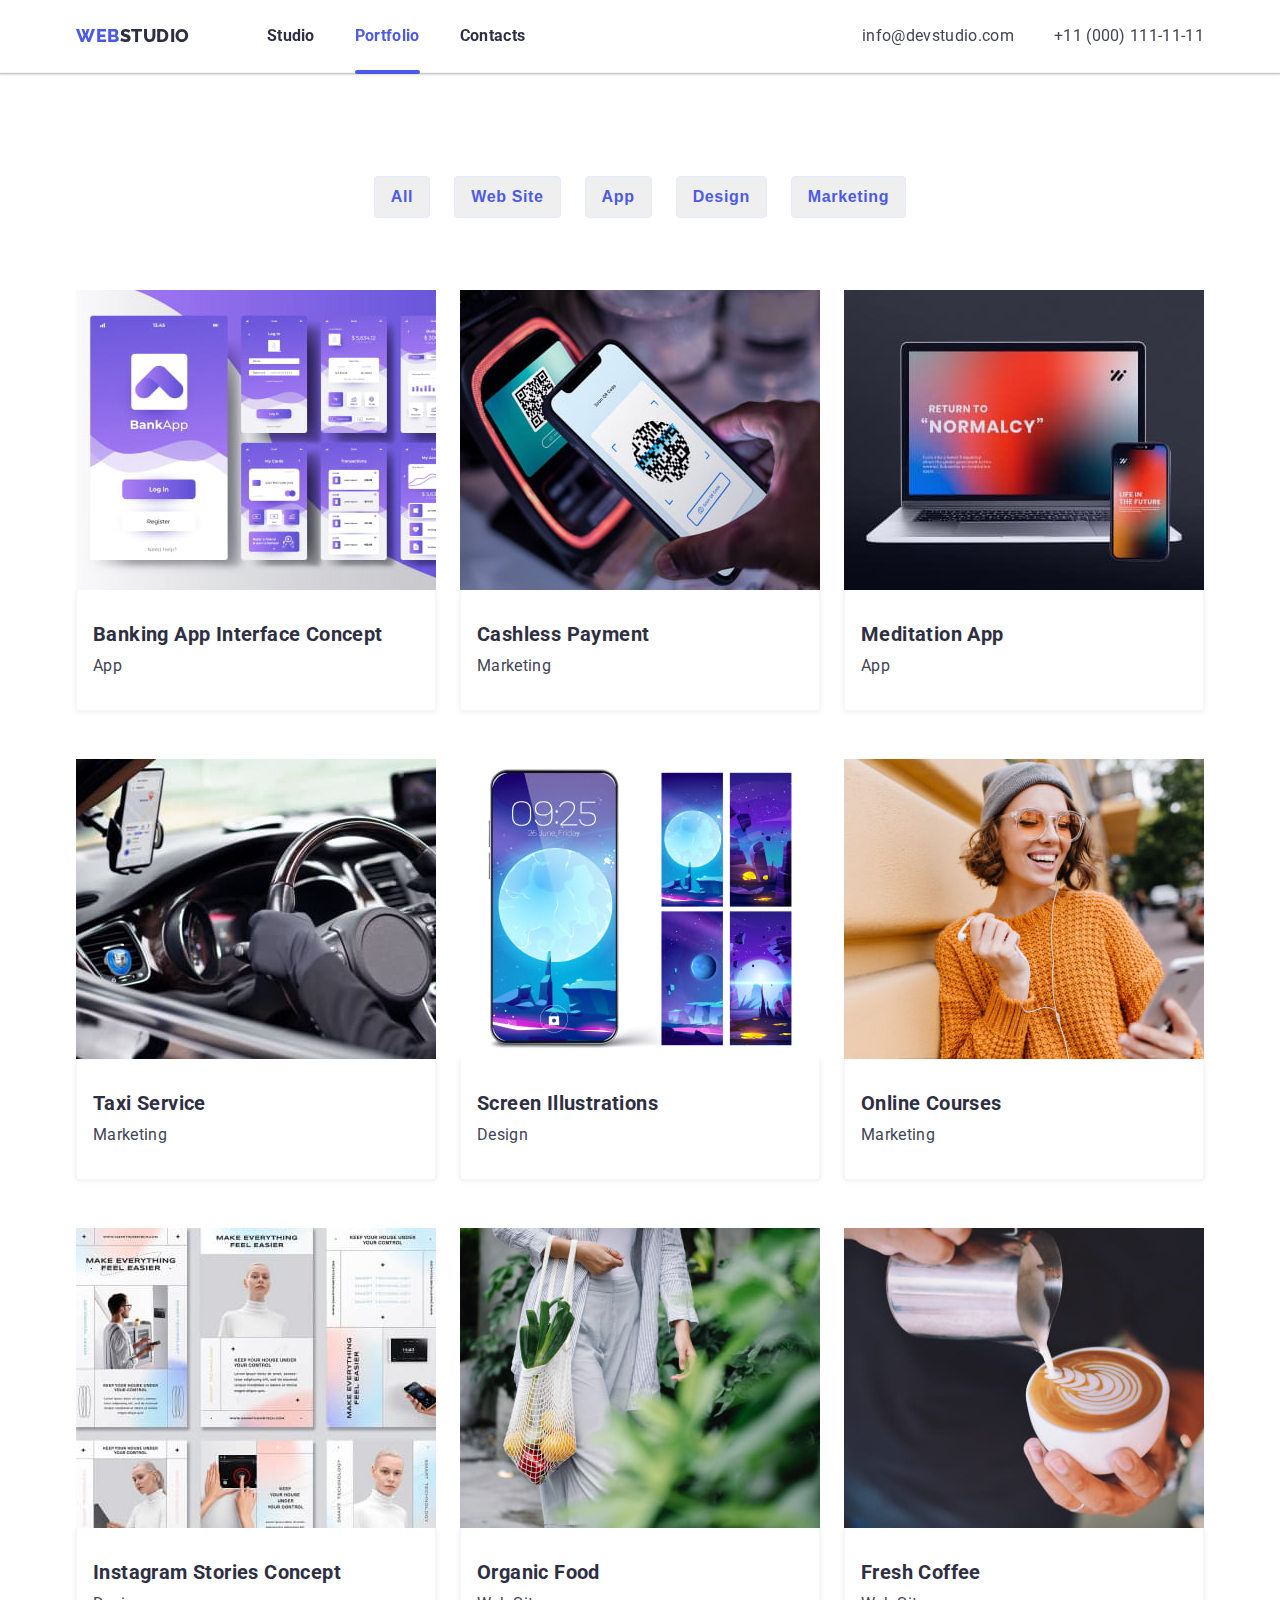
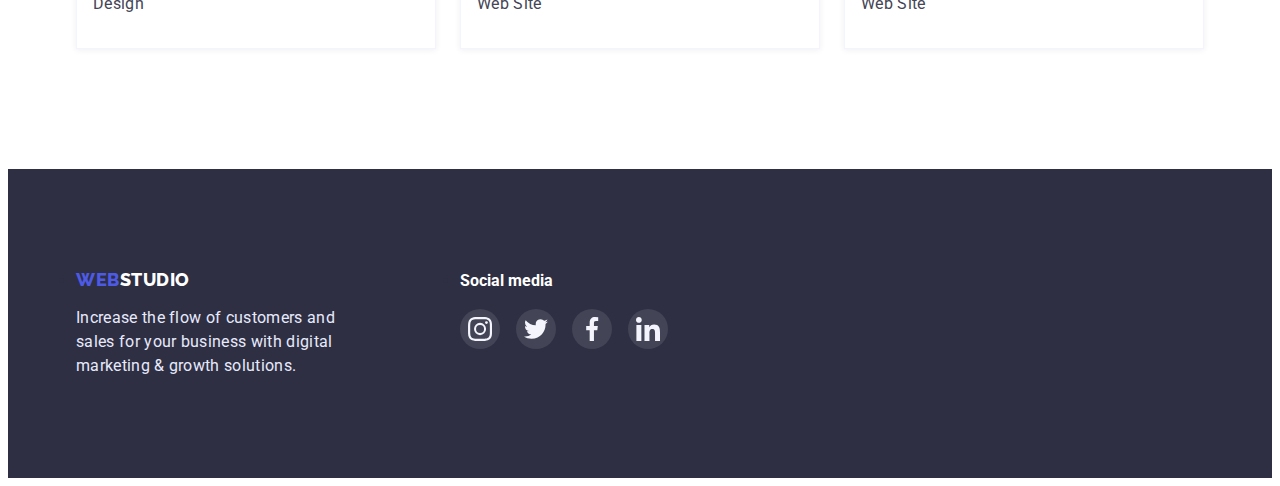
==== portfolio.html @ 724967bc "Animation" ====
<!DOCTYPE html>
<html lang="en">
  <head>
    <meta charset="UTF-8" />
    <meta http-equiv="X-UA-Compatible" content="IE=edge" />
    <meta name="viewport" content="width=device-width, initial-scale=1.0" />
    <link
      rel="stylesheet"
      href="https://cdnjs.cloudflare.com/ajax/libs/modern-normalize/1.1.0/modern-normalize.min.css"
      integrity="sha512-wpPYUAdjBVSE4KJnH1VR1HeZfpl1ub8YT/NKx4PuQ5NmX2tKuGu6U/JRp5y+Y8XG2tV+wKQpNHVUX03MfMFn9Q=="
      crossorigin="anonymous"
      referrerpolicy="no-referrer"
    />
    <link rel="stylesheet" type="text/css" href="./css/styles.css" />
    <title>Portfolio</title>
    <link rel="preconnect" href="https://fonts.googleapis.com" />
    <link rel="preconnect" href="https://fonts.gstatic.com" crossorigin />
    <link
      href="https://fonts.googleapis.com/css2?family=Raleway:wght@800&family=Roboto:wght@400;700&display=swap"
      rel="stylesheet"
    />
  </head>
  <body>
    <header class="header">
      <nav class="container header-block">
        <a class="header-logo" href="/index.html"><span>WEB</span>STUDIO</a>
        <ul class="header-nav list">
          <li class="item">
            <a class="header-link link" href="/index.html">Studio</a>
          </li>
          <li class="item">
            <div class="item-portfolio">
              <a class="header-link link" href="./portfolio.html">Portfolio</a>
            </div>
          </li>
          <li class="item">
            <a class="header-link link" href="/">Contacts</a>
          </li>
        </ul>
        <ul class="header-adress list">
          <li class="item">
            <a class="header-contact" href="mailto:info@devstudio.com"
              >info@devstudio.com</a
            >
          </li>
          <li class="item">
            <a class="header-contact" href="tel:+11(000)111-11-11"
              >+11 (000) 111-11-11</a
            >
          </li>
        </ul>
      </nav>
    </header>

    <main>
      <section class="products">
        <div class="container">
          <h1 hidden>Potfolio</h1>
          <ul class="products-list">
            <li class="item">
              <button class="products-button" type="button">All</button>
            </li>
            <li class="item">
              <button class="products-button" type="button">Web Site</button>
            </li>
            <li class="item">
              <button class="products-button" type="button">App</button>
            </li>
            <li class="item">
              <button class="products-button" type="button">Design</button>
            </li>
            <li class="item">
              <button class="products-button" type="button">Marketing</button>
            </li>
          </ul>
          <ul class="gallery-list">
            <li class="item">
              <a class="gallery-link link" href="">
                <img
                  class="gallery-image"
                  src="./images/image_8.jpg"
                  alt="banking_interface"
                  width="360"
                />
                <div class="gallery-block">
                  <h2 class="gallery-title">Banking App Interface Concept</h2>
                  <p class="gallery-product">App</p>
                </div>
              </a>
            </li>
            <li class="item">
              <a class="gallery-link link" href="">
                <div class="item-thumb">
                  <img
                    class="gallery-image"
                    src="./images/image_9.jpg"
                    alt="payment"
                    width="360"
                  />
                  <p class="item-thumb-text">
                    14 Stylish and User-Friendly App Design Concepts · Task
                    Manager App · Calorie Tracker App · Exotic Fruit Ecommerce
                    App · Cloud Storage App
                  </p>
                </div>
                <div class="gallery-block">
                  <h2 class="gallery-title">Cashless Payment</h2>
                  <p class="gallery-product">Marketing</p>
                </div>
              </a>
            </li>
            <li class="item">
              <a class="gallery-link link" href="">
                <img
                  class="gallery-image"
                  src="./images/image_10.jpg"
                  alt="meditation_app"
                  width="360"
                />
                <div class="gallery-block">
                  <h2 class="gallery-title">Meditation App</h2>
                  <p class="gallery-product">App</p>
                </div>
              </a>
            </li>
            <li class="item">
              <a class="gallery-link link" href="">
                <img
                  class="gallery-image"
                  src="./images/image_11.jpg"
                  alt="taxi_service"
                  width="360"
                />
                <div class="gallery-block">
                  <h2 class="gallery-title">Taxi Service</h2>
                  <p class="gallery-product">Marketing</p>
                </div>
              </a>
            </li>
            <li class="item">
              <a class="gallery-link link" href="">
                <img
                  class="gallery-image"
                  src="./images/image_12.jpg"
                  alt="screen_illustrations"
                  width="360"
                />
                <div class="gallery-block">
                  <h2 class="gallery-title">Screen Illustrations</h2>
                  <p class="gallery-product">Design</p>
                </div>
              </a>
            </li>
            <li class="item">
              <a class="gallery-link link" href="">
                <img
                  class="gallery-image"
                  src="./images/image_13.jpg"
                  alt="online-courses"
                  width="360"
                />
                <div class="gallery-block">
                  <h2 class="gallery-title">Online Courses</h2>
                  <p class="gallery-product">Marketing</p>
                </div>
              </a>
            </li>
            <li class="item">
              <a class="gallery-link link" href="">
                <img
                  class="gallery-image"
                  src="./images/image_14.jpg"
                  alt="instagram_stories"
                  width="360"
                />
                <div class="gallery-block">
                  <h2 class="gallery-title">Instagram Stories Concept</h2>
                  <p class="gallery-product">Design</p>
                </div>
              </a>
            </li>
            <li class="item">
              <a class="gallery-link link" href="">
                <img
                  class="gallery-image"
                  src="./images/image_15.jpg"
                  alt="organic_food"
                  width="360"
                />
                <div class="gallery-block">
                  <h2 class="gallery-title">Organic Food</h2>
                  <p class="gallery-product">Web Site</p>
                </div>
              </a>
            </li>
            <li class="item">
              <a class="gallery-link link" href="">
                <img
                  class="gallery-image"
                  src="./images/image_16.jpg"
                  alt="fresh_coffee"
                  width="360"
                />
                <div class="gallery-block">
                  <h2 class="gallery-title">Fresh Coffee</h2>
                  <p class="gallery-product">Web Site</p>
                </div>
              </a>
            </li>
          </ul>
        </div>
      </section>
    </main>

    <footer class="footer">
      <ul class="footer-list container">
        <li>
          <div class="footer-main">
            <a class="footer-logo" href="/"><span>WEB</span>STUDIO</a>
            <p class="footer-abstract">
              Increase the flow of customers and sales for your business with
              digital marketing & growth solutions.
            </p>
          </div>
        </li>
        <li>
          <div class="footer-soc">
            <p class="footer-soc-title">Social media</p>
            <p></p>
            <ul class="footer-soc-list">
              <li class="footer-soc-item">
                <a href="" class="footer-soc-link">
                  <svg width="24" height="24">
                    <use href="./images/icons.svg#icon-instagram"></use>
                  </svg>
                </a>
              </li>
              <li class="footer-soc-item">
                <a href="" class="footer-soc-link">
                  <svg width="24" height="24">
                    <use href="./images/icons.svg#icon-twitter"></use>
                  </svg>
                </a>
              </li>
              <li class="footer-soc-item">
                <a href="" class="footer-soc-link">
                  <svg width="24" height="24">
                    <use href="./images/icons.svg#icon-facebook"></use>
                  </svg>
                </a>
              </li>
              <li class="footer-soc-item">
                <a href="" class="footer-soc-link">
                  <svg width="24" height="24">
                    <use href="./images/icons.svg#icon-linkedin"></use>
                  </svg>
                </a>
              </li>
            </ul>
          </div>
        </li>
      </ul>
    </footer>
  </body>
</html>
---- css/styles.css ----
/*Palette*/

/* main text color: #2E2F42 */
/* paragraph text color: #434455 */
/* white color: #FFFFFF */
/* color accent: #4D5AE5 */

:root {
  --color-primary-text: #2e2f42;
  --color-secondary-text: #434455;
  --color-white: #ffffff;
  --color-accent: #4d5ae5;

  --font-family: "Roboto", sans-serif;
  --font-web: "Raleway", sans-serif;
}

*,
*::before,
*::after {
  box-sizing: border-box;
}

h1,
h2,
h3,
p,
ul {
  margin: 0;
  padding: 0;
}

:hover,
:focus {
  transition-duration: 250ms;
  transition-timing-function: cubic-bezier(0.4, 0, 0.2, 1);
}

.container {
  max-width: 1158px;
  margin: 0 auto;
  padding-left: 15px;
  padding-right: 15px;
  margin: 0 auto;
}

body {
  font-family: "Roboto", sans-serif;
  color: var(--color-primary-text);
  background-color: var(--color-white);
  padding-top: 72px;
}

.link {
  text-decoration: none;
}

.list {
  list-style: none;
}

.work,
.team,
.customers {
  padding-top: 120px;
  padding-bottom: 120px;
}

/* --- HEADER --- */

.header {
  background: var(--color-white);
  border-bottom: solid 0.5px #f4f4fd;
  box-shadow: 0px 2px 1px rgba(46, 47, 66, 0.08),
    0px 1px 1px rgba(46, 47, 66, 0.16), 0px 1px 6px rgba(46, 47, 66, 0.08);
  position: fixed;
  width: 100%;
  top: 0;
  left: 0;
  z-index: 1;
}

.header-block {
  display: flex;
  align-items: center;
}

.header-logo {
  font-family: "Raleway";
  font-weight: 800;
  font-size: 18px;
  line-height: calc(24 / 18);
  display: flex;
  align-items: center;
  letter-spacing: 0.03em;
  text-transform: uppercase;
  color: var(--color-primary-text);
  text-decoration: none;
  margin-right: 77px;
  padding-top: 24px;
  padding-bottom: 24px;
}

.header-nav {
  display: flex;
}

.header-nav .header-link {
  display: block;
  padding-top: 24px;
  padding-bottom: 24px;
}

.header-nav .item:not(:last-child) {
  margin-right: 40px;
}

.header-logo > span {
  font-family: "Raleway";
  font-weight: 800;
  font-size: 18px;
  line-height: calc (24 / 18);
  display: flex;
  align-items: center;
  text-transform: uppercase;
  color: var(--color-accent);
  flex: none;
}

.header-link:hover {
  font-weight: 700;
  font-size: 16px;
  line-height: calc(24 / 16);
  letter-spacing: 0.02em;
  color: var(--color-secondary-text);
}

.header-link:focus {
  font-weight: 700;
  font-size: 16px;
  line-height: calc(24 / 16);
  letter-spacing: 0.02em;
  color: var(--color-secondary-text);
}

.header-link:active {
  font-weight: 700;
  font-size: 16px;
  line-height: calc(24 / 16);
  letter-spacing: 0.02em;
  color: var(--color-accent);
}

.item-studio > .header-link {
  color: var(--color-accent);
}

.item-portfolio > .header-link {
  color: var(--color-accent);
}

.header-link {
  font-weight: 700;
  font-size: 16px;
  line-height: calc(24 / 16);
  letter-spacing: 0.02em;
  color: var(--color-primary-text);
  text-decoration: none;
}

.header-adress {
  display: flex;
  margin-left: auto;
}

.header-adress .header-contact {
  padding-top: 24px;
  padding-bottom: 24px;
}

.header-adress .item + .item {
  margin-left: 40px;
}

.header-adress .item {
  padding-top: 24px;
  padding-bottom: 24px;
}

.header-contact {
  font-weight: 400;
  font-size: 16px;
  line-height: calc(24 / 16);
  letter-spacing: 0.02em;
  color: var(--color-secondary-text);
  text-decoration: none;
}

.header-contact:hover {
  color: var(--color-accent);
}

.header-contact:focus {
  color: var(--color-accent);
}

.item {
  position: relative;
}

.item-studio::after {
  content: "";
  position: absolute;
  bottom: -2px;
  width: 100%;
  height: 4px;
  background: #4d5ae5;
  border-radius: 2px;
}

.item-portfolio::after {
  content: "";
  position: absolute;
  bottom: -2px;
  width: 100%;
  height: 4px;
  background: #4d5ae5;
  border-radius: 2px;
}

/* ---ORDER--- */

.order {
  background: var(--color-primary-text);
  position: relative;
  padding-top: 192px;
  padding-bottom: 192px;
  margin: 0 auto;
}

.order-background {
  max-width: 1440px;
  margin: auto;
  background-image: linear-gradient(
      to right,
      rgba(46, 47, 66, 0.7),
      rgba(46, 47, 66, 0.7)
    ),
    url(../images/background.jpg);
  background-size: cover;
  box-shadow: 0px 4px 4px rgba(0, 0, 0, 0.25);
}

.order-title {
  font-weight: 700;
  font-size: 56px;
  line-height: calc(60 / 56);
  text-align: center;
  letter-spacing: 0.02em;
  color: var(--color-white);
  margin-bottom: 48px;
}

.order-button {
  font-weight: 700;
  font-size: 16px;
  line-height: calc(19 / 16);
  display: flex;
  flex-direction: row;
  align-items: center flex-start;
  padding: 16px 32px;
  gap: 10px;
  color: var(--color-white);
  background: var(--color-accent);
  margin: 0 auto;
  box-shadow: 0px 4px 4px rgba(0, 0, 0, 0.15);
  border-radius: 4px;
  cursor: pointer;
  width: 170px;
  border: transparent;
}

.order-button:hover {
  background: #404bbf;
  box-shadow: 0px 4px 4px rgba(0, 0, 0, 0.15);
  border-radius: 4px;
}

.order-button:focus {
  background: #404bbf;
  box-shadow: 0px 4px 4px rgba(0, 0, 0, 0.15);
  border-radius: 4px;
}

.backdrop {
  position: fixed;
  top: 0;
  left: 0;
  width: 100%;
  height: 100%;
  background-color: rgba(46, 47, 66, 0.4);
  z-index: 2;
}

.backdrop.is-hidden {
  visibility: hidden;
  opacity: 0;
  pointer-events: none;
}

.modal-window {
  position: absolute;
  width: 408px;
  min-height: 576px;
  top: 50%;
  left: 50%;
  transform: translate(-50%, -50%);
  background: #fcfcfc;
  box-shadow: 0px 1px 1px rgba(0, 0, 0, 0.14), 0px 1px 3px rgba(0, 0, 0, 0.12),
    0px 2px 1px rgba(0, 0, 0, 0.2);
  border-radius: 4px;
}

.btn-close {
  position: absolute;
  top: 24px;
  right: 24px;

  width: 24px;
  height: 24px;

  display: flex;
  justify-content: center;
  align-items: center;

  background-color: #e7e9fc;
  border: 1px solid rgba(0, 0, 0, 0.1);
  border-radius: 50%;
  cursor: pointer;
}

/* --- BENEFITS --- */

.benefits {
  padding-top: 120px;
}

.benefits-title {
  font-weight: 700;
  font-size: 20px;
  line-height: calc(24 / 20);
  letter-spacing: 0.02em;
  color: var(--color-primary-text);
  margin-bottom: 8px;
}

.benefits-list {
  list-style: none;
  display: flex;
}

.benefits-list:not(:last-child) {
  margin-right: 24px;
}

.benefits-icon-block {
  width: 264px;
  height: 112px;
  background: #f4f4fd;
  border-radius: 4px;
  margin-bottom: 8px;
  padding-top: 24px;
  padding-left: 100px;
}

.benefits-decription {
  font-size: 16px;
  line-height: calc(24 / 16);
  letter-spacing: 0.02em;
  color: var(--color-secondary-text);
}

.benefits-icon-item:not(:last-child) {
  margin-right: 24px;
}

/* --- WORK ---- */

.work-title {
  font-weight: 700;
  font-size: 36px;
  line-height: calc(40 / 36);
  text-align: center;
  letter-spacing: 0.02em;
  text-transform: capitalize;
  color: var(--color-primary-text);
  margin-bottom: 72px;
}

.work-list {
  list-style: none;
  display: flex;
}

.work-list .item:not(:last-child) {
  margin-right: 24px;
}

/* --- TEAM ---- */

.team {
  background: #f4f4fd;
  margin: 0 auto;
}

.team-title {
  font-weight: 700;
  font-size: 36px;
  line-height: calc(40 / 36);
  text-align: center;
  letter-spacing: 0.02em;
  text-transform: capitalize;
  color: var(--color-primary-text);
  padding-bottom: 72px;
}

.team-list {
  list-style: none;
  display: flex;
}

.team-list .item:not(:last-child) {
  margin-right: 24px;
}

.team-avatar {
  margin-left: auto;
  margin-right: auto;
  display: block;
}

.team-member-block {
  background: var(--color-white);
  width: 264px;
  margin: auto;
  box-shadow: 0px 1px 6px rgba(46, 47, 66, 0.08),
    0px 1px 1px rgba(46, 47, 66, 0.16), 0px 2px 1px rgba(46, 47, 66, 0.08);
  border-radius: 0px 0px 4px 4px;
}

.team-text-block {
  padding-top: 32px;
  padding-bottom: 32px;
}

.team-member {
  font-weight: 700;
  font-size: 20px;
  line-height: calc(24 / 16);
  text-align: center;
  letter-spacing: 0.02em;
  color: var(--color-primary-text);
  flex: none;
  order: 0;
  flex-grow: 0;
  margin-bottom: 8px;
}

.team-job {
  font-size: 16px;
  line-height: calc(24 / 16);
  text-align: center;
  letter-spacing: 0.02em;
  color: var(--color-secondary-text);
  margin-bottom: 8px;
}

.team-soc {
  display: flex;
  margin: 0 auto;
  align-items: center;
  justify-content: center;
}

.team-soc-item {
  background-color: var(--color-accent);
  border-radius: 50%;
  width: 40px;
  height: 40px;
}

.team-soc-link {
  width: 100%;
  height: 100%;
  display: flex;
  border-radius: 50%;
  background-color: var(--color-accent);
  align-items: center;
  justify-content: center;
}

.team-soc-item:not(:last-child) {
  margin-right: 24px;
}

/* CUSTOMERS */

.customers-title {
  font-weight: 700;
  font-size: 36px;
  line-height: 1.17;
  text-align: center;
  padding-bottom: 72px;
}

.customers-list {
  display: flex;
}

.customers-list-item {
  display: flex;
}

.customers-link-list {
  color: #8e8f99;
  border: 1px solid #8e8f99;
  width: 168px;
  height: 88px;
  border-radius: 4px;
  object-fit: contain;
  object-position: center;
  padding-top: 16px;
  padding-left: 32px;
}

.customers-icon {
  fill: currentColor;
}

.customers-link-list:hover {
  color: #4d5ae5;
  border: 1px solid #4d5ae5;
}

.customers-link-list:focus {
  color: #4d5ae5;
  border: 1px solid #4d5ae5;
}

.customers-list-item:not(:last-child) {
  margin-right: 24px;
}

/* --------------- P O R T F O L I O---------------- */

/* ---PRODUCTS---- */

.products {
  padding-top: 96px;
  padding-bottom: 120px;
}

.products-list {
  list-style: none;
  display: flex;
  justify-content: center;
  margin-bottom: 72px;
}

.products-list .item:not(:last-child) {
  margin-right: 24px;
}

.products-button {
  font-weight: 700;
  font-size: 16px;
  line-height: calc(24 / 16);
  display: flex;
  align-items: center;
  text-align: center;
  letter-spacing: 0.04em;
  color: var(--color-accent);
  cursor: pointer;
  padding: 8px 16px;
  border: 1px solid #e7e9fc;
  border-radius: 4px;
}

.products-button:hover {
  font-weight: 700;
  font-size: 16px;
  line-height: calc(24 / 16);
  display: flex;
  align-items: center;
  text-align: center;
  letter-spacing: 0.04em;
  color: var(--color-white);
  background: var(--color-accent);
  box-shadow: 0px 3px 1px rgba(0, 0, 0, 0.1), 0px 2px 1px rgba(0, 0, 0, 0.08),
    0px 2px 2px rgba(0, 0, 0, 0.12);
  border-radius: 4px;
  border: transparent;
}

.products-button:focus {
  font-weight: 700;
  font-size: 16px;
  line-height: calc(24 / 16);
  display: flex;
  align-items: center;
  text-align: center;
  letter-spacing: 0.04em;
  color: var(--color-accent);
  background: var(--color-white);
  box-shadow: 0px 3px 1px rgba(0, 0, 0, 0.1), 0px 2px 1px rgba(0, 0, 0, 0.08),
    0px 2px 2px rgba(0, 0, 0, 0.12);
  border-radius: 4px;
  border: transparent;
}

/* ---GALLERY--- */

.gallery-list {
  list-style: none;
  display: flex;
  flex-wrap: wrap;
  row-gap: 48px;
  column-gap: 24px;
}

.gallery-link {
  display: block;
}

.gallery-link:hover {
  box-shadow: 0px 1px 6px rgba(46, 47, 66, 0.08),
    0px 1px 1px rgba(46, 47, 66, 0.16), 0px 2px 1px rgba(46, 47, 66, 0.08);
}

.gallery-link:hover .item-thumb-text {
  opacity: 1;
}

.gallery-link:hover .item-thumb::before {
  opacity: 1;
}

.gallery-link:focus {
  box-shadow: 0px 1px 6px rgba(46, 47, 66, 0.08),
    0px 1px 1px rgba(46, 47, 66, 0.16), 0px 2px 1px rgba(46, 47, 66, 0.08);
}

.gallery-list .item:nth-child(3n) {
  margin-right: 0;
}

.gallery-list .item:nth-last-child(-n + 3) {
  margin-bottom: 0;
}

.gallery-link:hover .item-thumb::before, 
.gallery-link:focus .item-thumb::before {
  transform: translateY(0%);
}

.item-thumb {
  position: relative;
  overflow: hidden;
}

.item-thumb::before {
  display: inline-block;
  position: absolute;
  content: "";
  background-color: var(--color-accent);
  width: 100%;
  height: 300px;
  opacity: 0;
  transform: translateY(100%);
  transition: 250ms cubic-bezier(0.4, 0, 0.2, 1);
}

.item-thumb-text {
  position: absolute;

  top: 0;
  left: 0px;

  padding-left: 32px;
  padding-top: 40px;
  padding-right: 32px;

  width: 100%;
  height: 300px;

  font-weight: 400;
  font-size: 16px;
  line-height: calc(24 / 16);
  color: #f4f4fd;

  transform: translateY(100%);
  transition: transform 250ms cubic-bezier(0.4, 0, 0.2, 1);
}

.gallery-link:hover .item-thumb-text,
.gallery-link:focus .item-thumb-text {
  transform: translateY(0); 
}

.gallery-block {
  padding-top: 32px;
  padding-bottom: 32px;
  padding-left: 16px;
  border: 0.5px solid #f4f4fd;
  border-top: none;
  box-shadow: 0px 1px 6px rgba(46, 47, 66, 0.08);
}

.gallery-image {
  display: block;
  width: 360px;
}

.gallery-title {
  font-weight: 700;
  font-size: 20px;
  line-height: calc(24 / 20);
  letter-spacing: 0.02em;
  color: var(--color-primary-text);
}

.gallery-product {
  font-size: 16px;
  line-height: calc(24 / 16);
  letter-spacing: 0.02em;
  color: var(--color-secondary-text);
  margin-top: 8px;
}

/* --- FOOTER --- */

.footer {
  background: var(--color-primary-text);
  padding-top: 100px;
  padding-bottom: 100px;
  margin: 0 auto;
}

.footer-list {
  display: flex;
}

.footer-main {
  margin-right: 120px;
}

.footer-logo {
  font-family: "Raleway";
  font-weight: 800;
  font-size: 18px;
  line-height: calc(21 / 18);
  display: flex;
  align-items: center;
  letter-spacing: 0.03em;
  text-transform: uppercase;
  color: var(--color-white);
  flex: none;
  order: 1;
  flex-grow: 0;
  text-decoration: none;
  margin-bottom: 16px;
}

.footer-logo > span {
  font-family: "Raleway";
  font-weight: 800;
  font-size: 18px;
  line-height: calc(21 / 18);
  display: flex;
  align-items: center;
  letter-spacing: 0.03em;
  text-transform: uppercase;
  color: var(--color-accent);
}

.footer-abstract {
  font-size: 16px;
  line-height: calc(24 / 16);
  letter-spacing: 0.02em;
  color: #e7e9fc;
  box-sizing: border-box;
  max-width: 264px;
}

.footer-soc-title {
  font-weight: 700;
  font-size: 16px;
  line-height: calc(24 / 16);
  color: #ffffff;
  margin-bottom: 16px;
}

.footer-soc-list {
  display: flex;
  list-style: none;
}

.footer-soc-item {
  background: var(--color-secondary-text);
  border-radius: 50%;
  width: 40px;
  height: 40px;
}

.footer-soc-link {
  width: 100%;
  height: 100%;
  display: flex;
  border-radius: 50%;
  align-items: center;
  justify-content: center;
}

.footer-soc-link:hover {
  background: #31d0aa;
}

.footer-soc-link:focus {
  background: #31d0aa;
}

.footer-soc-item:not(:last-child):not(:last-child) {
  margin-right: 16px;
}
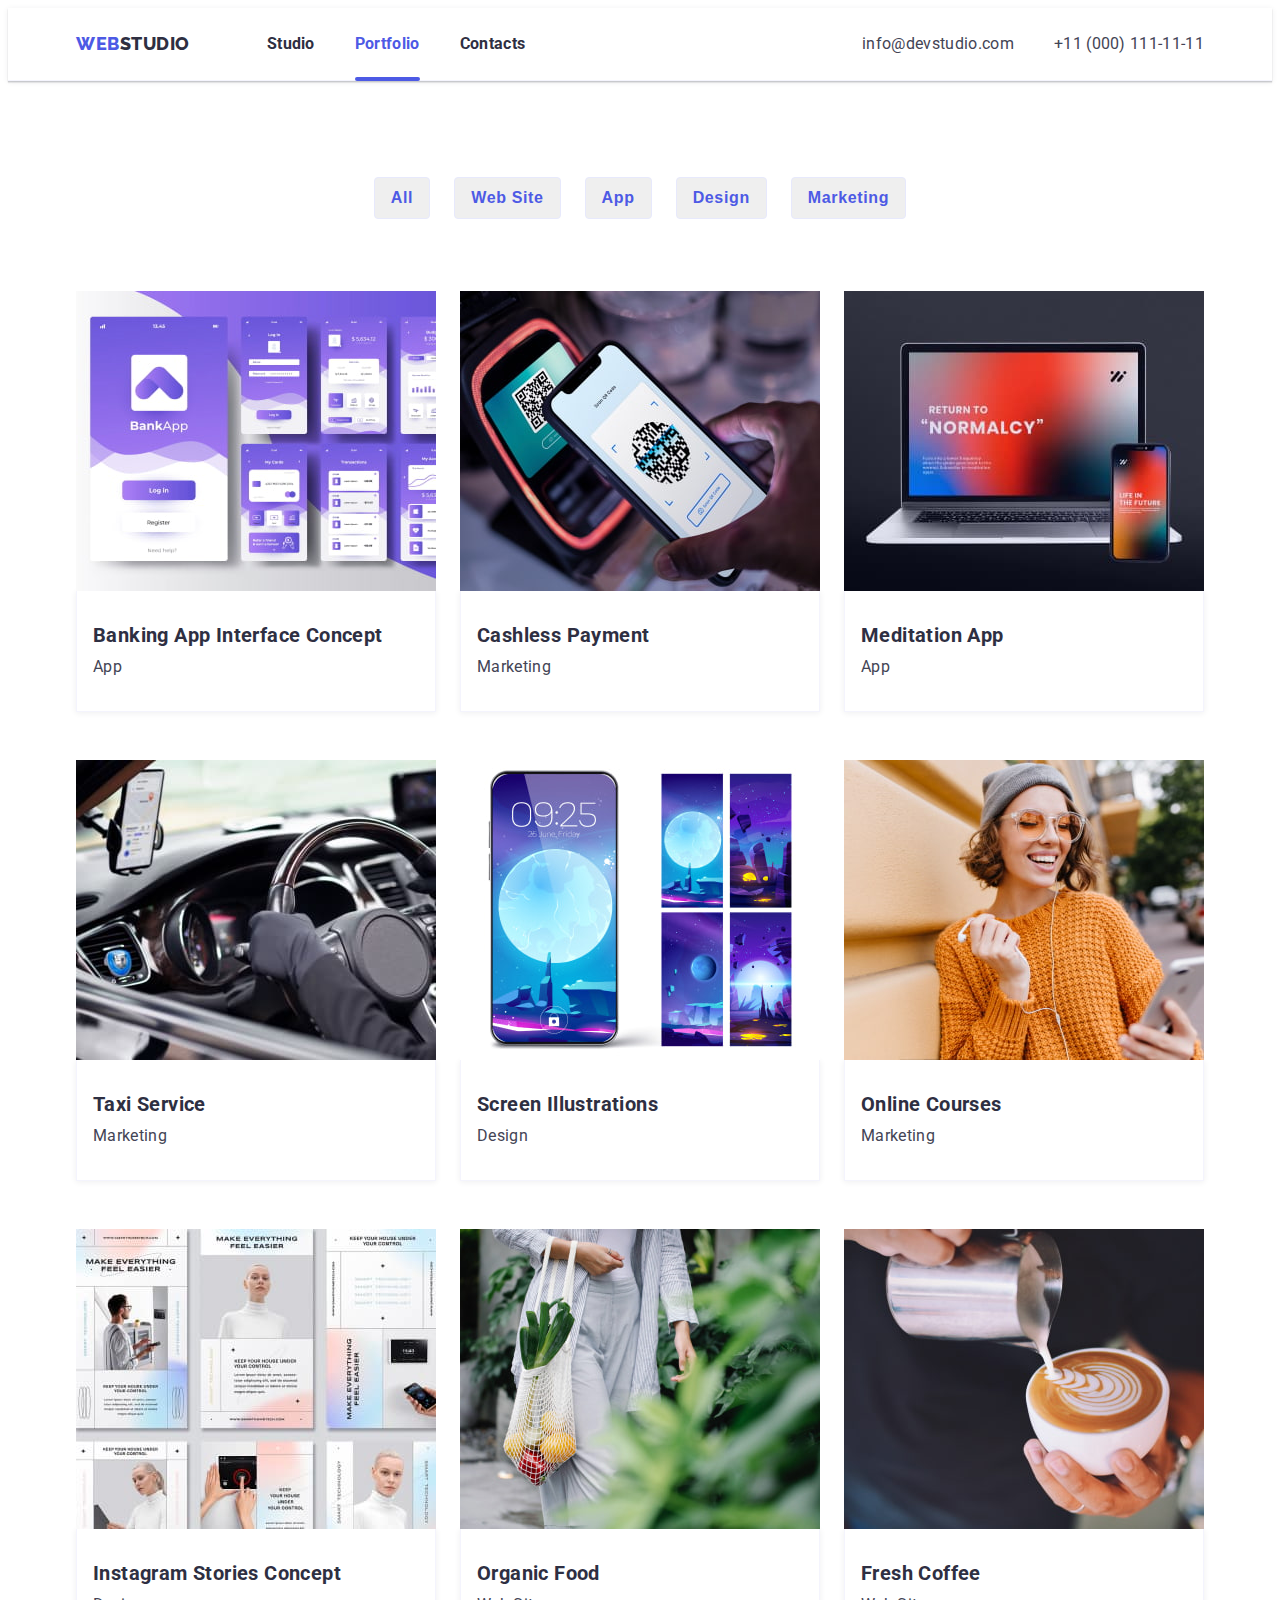
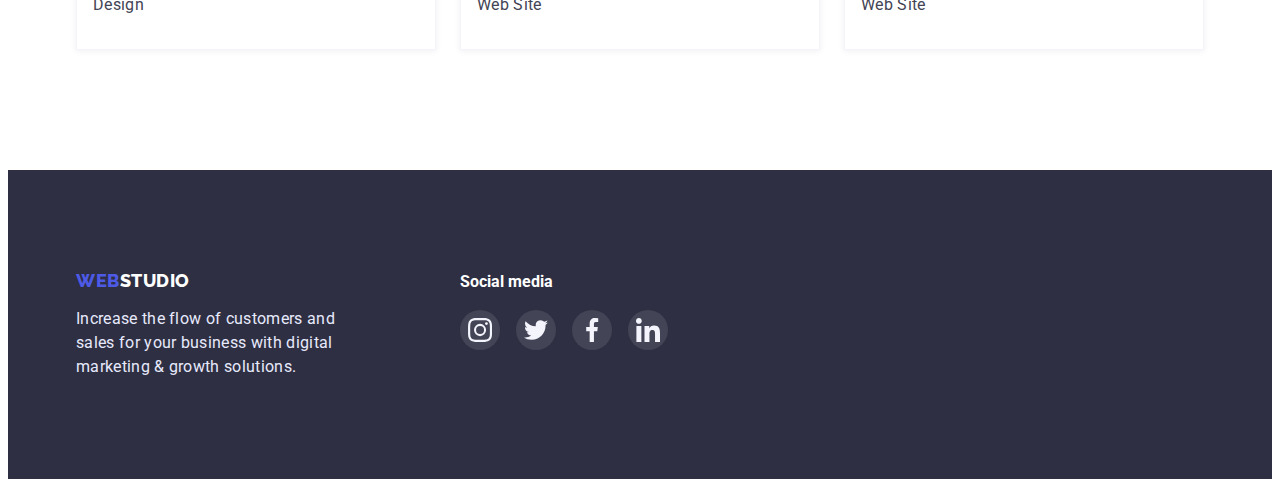
==== commit b083d9e0: "Close icon + overlay for all cards" ====
--- a/portfolio.html
+++ b/portfolio.html
@@ -76,12 +76,19 @@
           <ul class="gallery-list">
             <li class="item">
               <a class="gallery-link link" href="">
+                <div class="item-thumb">
                 <img
                   class="gallery-image"
                   src="./images/image_8.jpg"
                   alt="banking_interface"
                   width="360"
                 />
+                <p class="item-thumb-text">
+                  14 Stylish and User-Friendly App Design Concepts · Task
+                  Manager App · Calorie Tracker App · Exotic Fruit Ecommerce
+                  App · Cloud Storage App
+                </p>
+              </div>
                 <div class="gallery-block">
                   <h2 class="gallery-title">Banking App Interface Concept</h2>
                   <p class="gallery-product">App</p>
@@ -111,12 +118,19 @@
             </li>
             <li class="item">
               <a class="gallery-link link" href="">
+                <div class="item-thumb">
                 <img
                   class="gallery-image"
                   src="./images/image_10.jpg"
                   alt="meditation_app"
                   width="360"
                 />
+                <p class="item-thumb-text">
+                  14 Stylish and User-Friendly App Design Concepts · Task
+                  Manager App · Calorie Tracker App · Exotic Fruit Ecommerce
+                  App · Cloud Storage App
+                </p>
+              </div>
                 <div class="gallery-block">
                   <h2 class="gallery-title">Meditation App</h2>
                   <p class="gallery-product">App</p>
@@ -125,12 +139,19 @@
             </li>
             <li class="item">
               <a class="gallery-link link" href="">
+                <div class="item-thumb">
                 <img
                   class="gallery-image"
                   src="./images/image_11.jpg"
                   alt="taxi_service"
                   width="360"
                 />
+                <p class="item-thumb-text">
+                  14 Stylish and User-Friendly App Design Concepts · Task
+                  Manager App · Calorie Tracker App · Exotic Fruit Ecommerce
+                  App · Cloud Storage App
+                </p>
+              </div>
                 <div class="gallery-block">
                   <h2 class="gallery-title">Taxi Service</h2>
                   <p class="gallery-product">Marketing</p>
@@ -139,12 +160,19 @@
             </li>
             <li class="item">
               <a class="gallery-link link" href="">
+                <div class="item-thumb">
                 <img
                   class="gallery-image"
                   src="./images/image_12.jpg"
                   alt="screen_illustrations"
                   width="360"
                 />
+                <p class="item-thumb-text">
+                  14 Stylish and User-Friendly App Design Concepts · Task
+                  Manager App · Calorie Tracker App · Exotic Fruit Ecommerce
+                  App · Cloud Storage App
+                </p>
+              </div>
                 <div class="gallery-block">
                   <h2 class="gallery-title">Screen Illustrations</h2>
                   <p class="gallery-product">Design</p>
@@ -153,12 +181,19 @@
             </li>
             <li class="item">
               <a class="gallery-link link" href="">
+                <div class="item-thumb">
                 <img
                   class="gallery-image"
                   src="./images/image_13.jpg"
                   alt="online-courses"
                   width="360"
                 />
+                <p class="item-thumb-text">
+                  14 Stylish and User-Friendly App Design Concepts · Task
+                  Manager App · Calorie Tracker App · Exotic Fruit Ecommerce
+                  App · Cloud Storage App
+                </p>
+              </div>
                 <div class="gallery-block">
                   <h2 class="gallery-title">Online Courses</h2>
                   <p class="gallery-product">Marketing</p>
@@ -167,12 +202,19 @@
             </li>
             <li class="item">
               <a class="gallery-link link" href="">
+                <div class="item-thumb">
                 <img
                   class="gallery-image"
                   src="./images/image_14.jpg"
                   alt="instagram_stories"
                   width="360"
                 />
+                <p class="item-thumb-text">
+                  14 Stylish and User-Friendly App Design Concepts · Task
+                  Manager App · Calorie Tracker App · Exotic Fruit Ecommerce
+                  App · Cloud Storage App
+                </p>
+              </div>
                 <div class="gallery-block">
                   <h2 class="gallery-title">Instagram Stories Concept</h2>
                   <p class="gallery-product">Design</p>
@@ -181,12 +223,19 @@
             </li>
             <li class="item">
               <a class="gallery-link link" href="">
+                <div class="item-thumb">
                 <img
                   class="gallery-image"
                   src="./images/image_15.jpg"
                   alt="organic_food"
                   width="360"
                 />
+                <p class="item-thumb-text">
+                  14 Stylish and User-Friendly App Design Concepts · Task
+                  Manager App · Calorie Tracker App · Exotic Fruit Ecommerce
+                  App · Cloud Storage App
+                </p>
+              </div>
                 <div class="gallery-block">
                   <h2 class="gallery-title">Organic Food</h2>
                   <p class="gallery-product">Web Site</p>
@@ -195,12 +244,19 @@
             </li>
             <li class="item">
               <a class="gallery-link link" href="">
+                <div class="item-thumb">
                 <img
                   class="gallery-image"
                   src="./images/image_16.jpg"
                   alt="fresh_coffee"
                   width="360"
                 />
+                <p class="item-thumb-text">
+                  14 Stylish and User-Friendly App Design Concepts · Task
+                  Manager App · Calorie Tracker App · Exotic Fruit Ecommerce
+                  App · Cloud Storage App
+                </p>
+              </div>
                 <div class="gallery-block">
                   <h2 class="gallery-title">Fresh Coffee</h2>
                   <p class="gallery-product">Web Site</p>
--- a/css/styles.css
+++ b/css/styles.css
@@ -1,10 +1,3 @@
-/*Palette*/
-
-/* main text color: #2E2F42 */
-/* paragraph text color: #434455 */
-/* white color: #FFFFFF */
-/* color accent: #4D5AE5 */
-
 :root {
   --color-primary-text: #2e2f42;
   --color-secondary-text: #434455;
@@ -30,12 +23,6 @@
   padding: 0;
 }
 
-:hover,
-:focus {
-  transition-duration: 250ms;
-  transition-timing-function: cubic-bezier(0.4, 0, 0.2, 1);
-}
-
 .container {
   max-width: 1158px;
   margin: 0 auto;
@@ -48,7 +35,6 @@
   font-family: "Roboto", sans-serif;
   color: var(--color-primary-text);
   background-color: var(--color-white);
-  padding-top: 72px;
 }
 
 .link {
@@ -73,11 +59,9 @@
   border-bottom: solid 0.5px #f4f4fd;
   box-shadow: 0px 2px 1px rgba(46, 47, 66, 0.08),
     0px 1px 1px rgba(46, 47, 66, 0.16), 0px 1px 6px rgba(46, 47, 66, 0.08);
-  position: fixed;
   width: 100%;
   top: 0;
   left: 0;
-  z-index: 1;
 }
 
 .header-block {
@@ -105,6 +89,11 @@
   display: flex;
 }
 
+.header-link {
+  transition-duration: 250ms;
+  transition-timing-function: cubic-bezier(0.4, 0, 0.2, 1);
+}
+
 .header-nav .header-link {
   display: block;
   padding-top: 24px;
@@ -194,6 +183,8 @@
   letter-spacing: 0.02em;
   color: var(--color-secondary-text);
   text-decoration: none;
+  transition-duration: 250ms;
+  transition-timing-function: cubic-bezier(0.4, 0, 0.2, 1);
 }
 
 .header-contact:hover {
@@ -211,7 +202,7 @@
 .item-studio::after {
   content: "";
   position: absolute;
-  bottom: -2px;
+  bottom: -1px;
   width: 100%;
   height: 4px;
   background: #4d5ae5;
@@ -221,7 +212,7 @@
 .item-portfolio::after {
   content: "";
   position: absolute;
-  bottom: -2px;
+  bottom: -1px;
   width: 100%;
   height: 4px;
   background: #4d5ae5;
@@ -278,6 +269,8 @@
   cursor: pointer;
   width: 170px;
   border: transparent;
+  transition-duration: 250ms;
+  transition-timing-function: cubic-bezier(0.4, 0, 0.2, 1);
 }
 
 .order-button:hover {
@@ -300,6 +293,8 @@
   height: 100%;
   background-color: rgba(46, 47, 66, 0.4);
   z-index: 2;
+  opacity: 1;
+  transition: opacity 250ms cubic-bezier(0.4, 0, 0.2, 1);
 }
 
 .backdrop.is-hidden {
@@ -310,17 +305,28 @@
 
 .modal-window {
   position: absolute;
+  top: 50%;
+  left: 50%;
+
   width: 408px;
   min-height: 576px;
-  top: 50%;
-  left: 50%;
-  transform: translate(-50%, -50%);
+
+  transform: translate(-50%, -50%) perspective(1000px) rotateX(-360deg) scale(1);
+  transition: opacity 250ms cubic-bezier(0.4, 0, 0.2, 1),
+    transform 250ms cubic-bezier(0.4, 0, 0.2, 1);
+
   background: #fcfcfc;
   box-shadow: 0px 1px 1px rgba(0, 0, 0, 0.14), 0px 1px 3px rgba(0, 0, 0, 0.12),
     0px 2px 1px rgba(0, 0, 0, 0.2);
   border-radius: 4px;
 }
 
+.backdrop.is-hidden .modal-window {
+  transform: translate(-50%, -50%) perspective(1000px) rotateX(-90deg)
+    scale(0.1);
+  opacity: 0;
+}
+
 .btn-close {
   position: absolute;
   top: 24px;
@@ -337,6 +343,15 @@
   border: 1px solid rgba(0, 0, 0, 0.1);
   border-radius: 50%;
   cursor: pointer;
+
+  transition-duration: 250ms;
+  transition-timing-function: cubic-bezier(0.4, 0, 0.2, 1);
+}
+
+.btn-close:hover {
+  fill: #ffffff;
+  background: #404BBF;
+  border-radius: 50%;
 }
 
 /* --- BENEFITS --- */
@@ -531,6 +546,9 @@
   object-position: center;
   padding-top: 16px;
   padding-left: 32px;
+
+  transition-duration: 250ms;
+  transition-timing-function: cubic-bezier(0.4, 0, 0.2, 1);
 }
 
 .customers-icon {
@@ -584,6 +602,9 @@
   padding: 8px 16px;
   border: 1px solid #e7e9fc;
   border-radius: 4px;
+
+  transition-duration: 250ms;
+  transition-timing-function: cubic-bezier(0.4, 0, 0.2, 1);
 }
 
 .products-button:hover {
@@ -630,6 +651,9 @@
 
 .gallery-link {
   display: block;
+
+  transition-duration: 250ms;
+  transition-timing-function: cubic-bezier(0.4, 0, 0.2, 1);
 }
 
 .gallery-link:hover {
@@ -656,11 +680,6 @@
 
 .gallery-list .item:nth-last-child(-n + 3) {
   margin-bottom: 0;
-}
-
-.gallery-link:hover .item-thumb::before, 
-.gallery-link:focus .item-thumb::before {
-  transform: translateY(0%);
 }
 
 .item-thumb {
@@ -672,10 +691,11 @@
   display: inline-block;
   position: absolute;
   content: "";
+
   background-color: var(--color-accent);
   width: 100%;
   height: 300px;
-  opacity: 0;
+
   transform: translateY(100%);
   transition: 250ms cubic-bezier(0.4, 0, 0.2, 1);
 }
@@ -702,9 +722,14 @@
   transition: transform 250ms cubic-bezier(0.4, 0, 0.2, 1);
 }
 
+.gallery-link:hover .item-thumb::before,
+.gallery-link:focus .item-thumb::before {
+  transform: translateY(0);
+}
+
 .gallery-link:hover .item-thumb-text,
 .gallery-link:focus .item-thumb-text {
-  transform: translateY(0); 
+  transform: translateY(0);
 }
 
 .gallery-block {
@@ -819,6 +844,9 @@
   border-radius: 50%;
   align-items: center;
   justify-content: center;
+
+  transition-duration: 250ms;
+  transition-timing-function: cubic-bezier(0.4, 0, 0.2, 1);
 }
 
 .footer-soc-link:hover {
